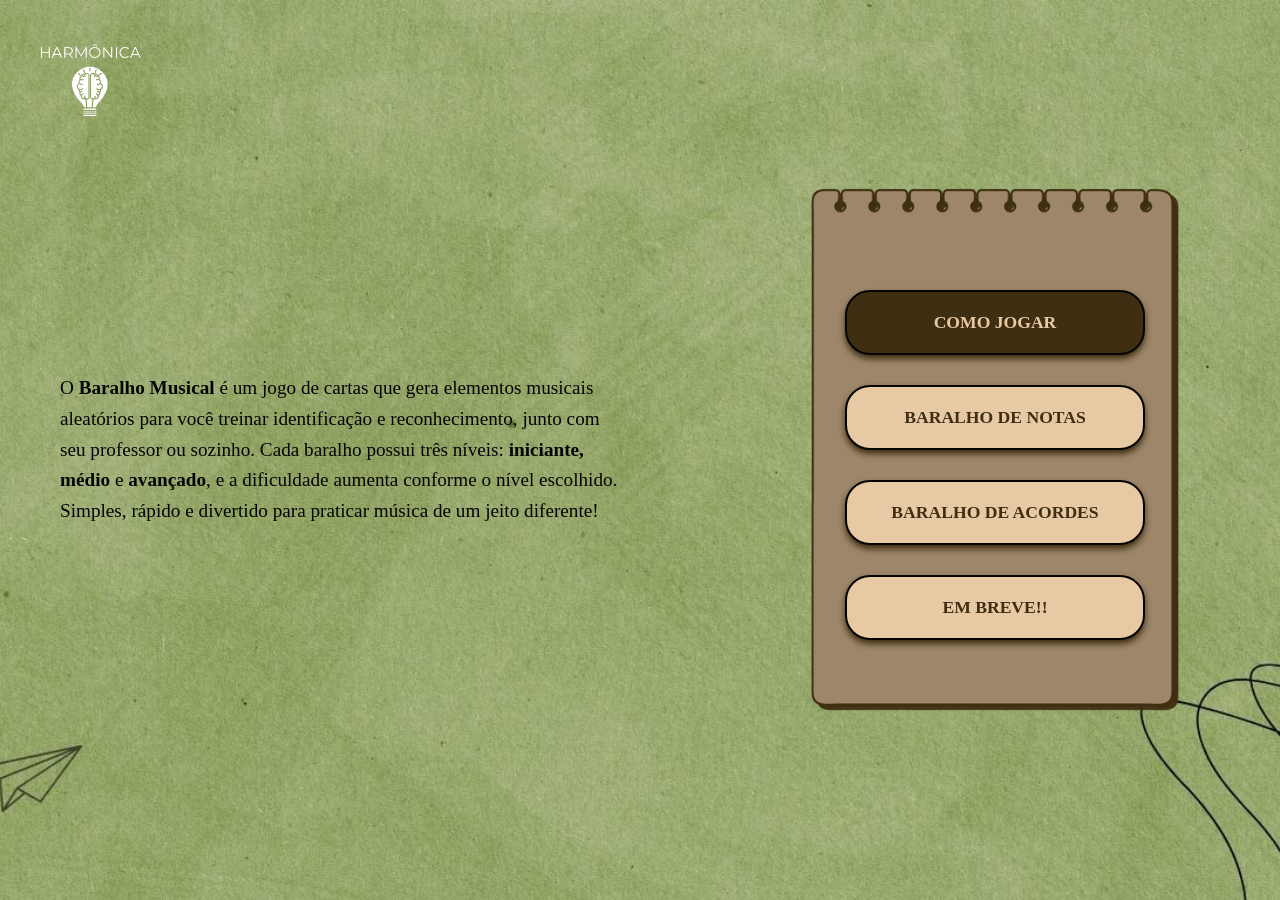
==== baralho.html @ 45d79a4a "fiz uma modificação no site removendo o login, para que possa adicionar novas funcionalidades" ====
<!DOCTYPE html>
<html lang="pt-br">
<head>
    <meta charset="UTF-8">
    <meta name="viewport" content="width=device-width, initial-scale=1.0">
    <link rel="stylesheet" href="./styles/styles.css">
    <link rel="stylesheet" href="./styles/responsive.css" />
    <title>Baralho Musical</title>
</head>
<body>
    <img src="./styles/img/logo.png" alt="Logo Harmonica" class="logo-flutuante">
    
    <div class="main-content-wrapper">
        <main class="caderno-container">
            <div class="button-container">
                    <a id="select">COMO JOGAR</a>
                    <a href="baralhonotas.html">BARALHO DE NOTAS</a>
                    <a href="baralhoharmonico.html">BARALHO DE ACORDES</a>
                    <a href="#">EM BREVE!!</a>
            </div>
        </main>

        <div class="texto-container">
            <p>
                O <strong>Baralho Musical</strong> é um jogo de cartas que gera 
                elementos musicais aleatórios para você treinar identificação
                e reconhecimento, junto com seu professor ou sozinho. 

                Cada baralho possui três níveis:
                <strong>iniciante, médio</strong> e <strong>avançado</strong>, 
                e a dificuldade aumenta conforme o nível escolhido. 
                Simples, rápido e divertido para praticar música de um jeito diferente!
            </p>
        </div>
    </div>
<script src="./scripts/guard.js"></script>
</body>
</html>
---- styles/styles.css ----
/*FONTE*/
@import url('https://fonts.googleapis.com/css2?family=DM+Sans:ital,opsz,wght@0,9..40,100..1000;1,9..40,100..1000&display=swap');


/*RESET CSS*/
* {
    margin: 0;
    padding: 0;
    box-sizing: border-box;
    /* Altere a font-family para 'sans-serif' ou inclua o link para 'DM Sans' */
    font-family: "DM Sans" sans-serif; 
    text-decoration: none;
}

body {
    /* O Body agora será um container de coluna para centralizar o wrapper */
    display: flex;
    flex-direction: column;
    justify-content: center;
    align-items: center;
    min-height: 100vh;
    background: url(./img/HOME.jpg);
    background-size: cover;
    background-position: center;
}

/* Novo container para alinhar o caderno e o texto lado a lado */
.main-content-wrapper {
    display: flex;
    flex-direction: row-reverse;
    justify-content: center; /* Centraliza a seção no body */
    align-items: center;
    gap: 240px; /* Espaço entre o caderno e o texto */
    padding: 20px;
    max-width: 1200px; /* Limita a largura total */
    width: 100%;
}

.logo-flutuante {
    position: absolute;
    top: 10px;
    left: 20px;
    width: 140px; /* Tamanho do logo */
}

.caderno-container {
    /* Define o tamanho do caderno */
    width: 100%;
    max-width: 450px; /* Largura máxima do caderno */
    min-height: 550px; 
    
    /* A IMAGEM DO CADERNO */
    background-image: url('./img/blocodenotas.png');
    background-size: 100% 100%; 
    background-repeat: no-repeat;
    flex-shrink: 0; /* Impede o encolhimento do caderno */

    /* Centraliza os botões dentro do caderno */
    display: flex;
    flex-direction: column;
    justify-content: center;
    align-items: center;

    /* Ajuste o padding para posicionar os botões corretamente dentro da imagem */
    padding: 100px 50px 40px 50px; 
}

.button-container{
    display: flex;
    flex-direction: column;
    justify-content:center;
    align-items: center;
    width: 100%;
}

.button-container a {
    width: 100%;
    max-width: 300px;
    margin-bottom: 30px;

    background-color:#e7caa4 ; 
    color: #3f2e12; 
    border: 2px solid #050505; 
    padding: 20px 25px;
    font-size: 1.1em;
    font-weight: bold;
    cursor: pointer;
    border-radius: 25px;
    box-shadow: 0 4px 6px #3f2e12; 
    transition: all 0.1s;
    text-align: center;
}
#select{
    background-color: #3f2e12;
    color: #e7caa4;
}

#select:hover {
    transform: translateY(0); 
    box-shadow: 0 6px 12px #050505; 
    background-color: #3f2e12;
    color: #e7caa4;
}

.button-container a:not(select):hover {
    transform: translateY(-3px); 
    box-shadow: 0 6px 12px #050505; 
    background-color: #947645;
    color: #3f2e12;
}

.button-container a:active {
    transform: translateY(0); 
    box-shadow: 0 2px 4px #947645; 
}

.texto-container {
    /* Container para o texto */
    width: 100%;
    max-width: 850px; /* Limita a largura do texto para parecer uma coluna */
    color: #050505; /* Cor do texto */
}

.texto-container p {
    font-size: 1.2em;
    line-height: 1.6; /* Melhora a leitura */
    text-align: left;
}
---- styles/responsive.css ----
/* =========================================
    📱 MOBILE — até 768px
    ========================================= */
    @media (max-width: 768px){

    /* Wrapper vira coluna */
    .main-content-wrapper{
        flex-direction: column;
        gap: 40px;
        padding: 20px;
    }

    /* Caderno menor */
    .caderno-container{
        max-width: 320px;
        min-height: 420px;
        padding: 80px 30px 30px 30px;
    }

    /* Botões menores */
    .button-container a{
        padding: 14px 16px;
        font-size: 0.95em;
        margin-bottom: 12px;
    }

    /* Botão sortear */
    .button-random{
        max-width: 260px;
        padding: 14px 16px;
        font-size: 0.95em;
    }

    /* Carta menor */
    .music-card{
        width: 190px;
        height: 250px;
    }

    /* Letra central */
    .music-card .big{
        font-size: 64px;
    }

    /* Cantos */
    .music-card .mini{
        font-size: 16px;
    }

    /* Marca d’água */
    .music-card .watermark{
        font-size: 10px;
    }

    /* Logo menor */
    .logo-flutuante{
        width: 90px;
        top: 8px;
        left: 10px;
    }

    }

    /* =========================================
    📲 TABLET — 769px até 1024px
    ========================================= */
    @media (min-width: 769px) and (max-width: 1024px){

    .main-content-wrapper{
        gap: 80px;
    }

    /* Carta média */
    .music-card{
        width: 220px;
        height: 290px;
    }

    .music-card .big{
        font-size: 78px;
    }

    /* Caderno ajustado */
    .caderno-container{
        max-width: 380px;
        min-height: 500px;
    }

    }

    /* =========================================
    💻 NOTEBOOKS PEQUENOS — até 1366px
    ========================================= */
    @media (max-width: 1366px){

    .main-content-wrapper{
        gap: 140px;
    }

    }

    /* =========================================
    📺 TELAS MUITO GRANDES
    ========================================= */
    @media (min-width: 1800px){

    .music-card{
        transform: scale(1.15);
    }

    .caderno-container{
        transform: scale(1.05);
    }

    }

    .container-conteudo{
        align-items: center;
    }
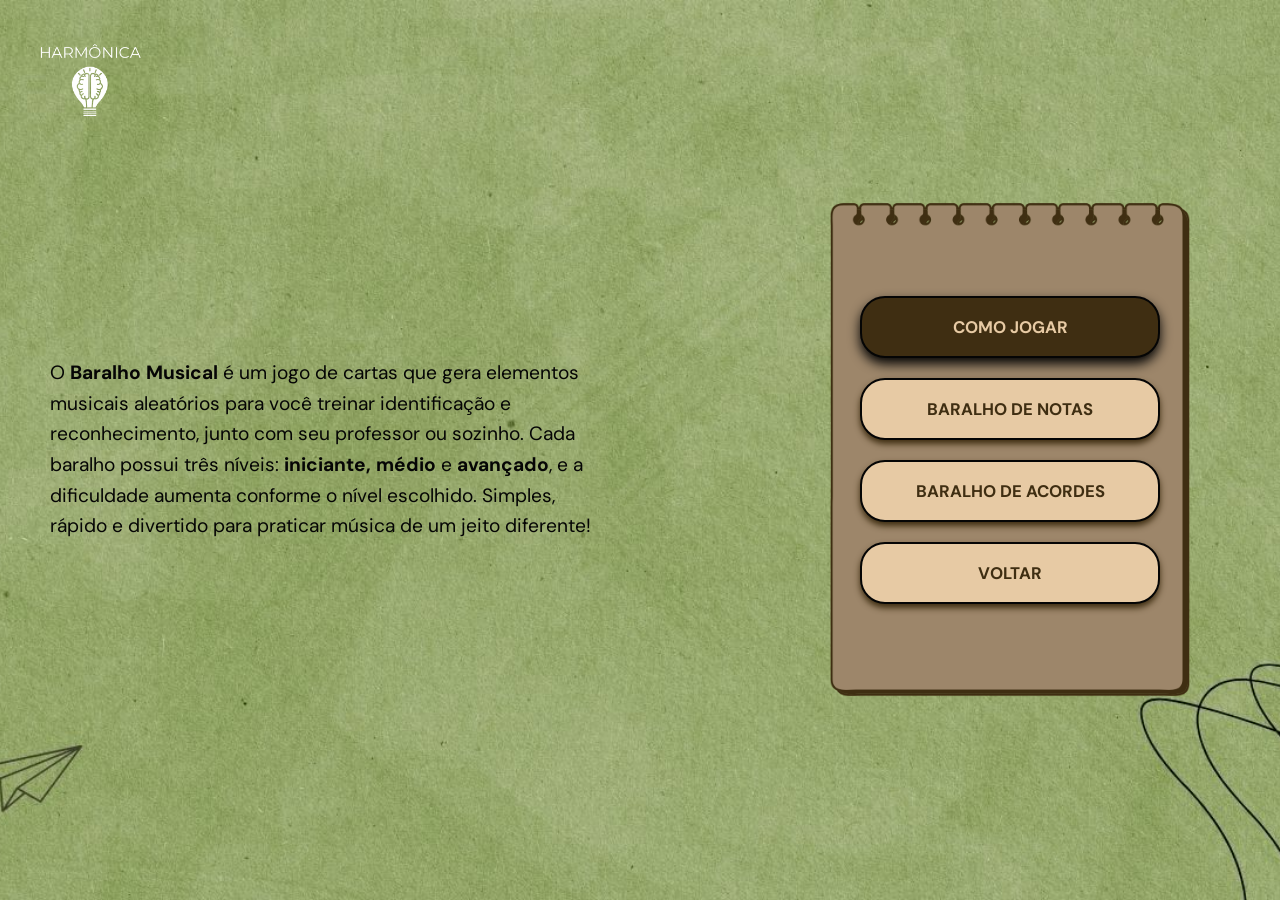
==== commit 6898e519: "fiz algumas modificações no css para ficar mais organizado e melhorar manutenções futuras" ====
--- a/baralho.html
+++ b/baralho.html
@@ -3,8 +3,11 @@
 <head>
     <meta charset="UTF-8">
     <meta name="viewport" content="width=device-width, initial-scale=1.0">
-    <link rel="stylesheet" href="./styles/styles.css">
-    <link rel="stylesheet" href="./styles/responsive.css" />
+    <link rel="stylesheet" href="styles/base/reset.css">
+    <link rel="stylesheet" href="styles/base/typography.css">
+    <link rel="stylesheet" href="styles/base/variables.css">
+    <link rel="stylesheet" href="styles/components/buttons.css">
+    <link rel="stylesheet" href="styles/pages/home.css">
     <title>Baralho Musical</title>
 </head>
 <body>
@@ -13,10 +16,10 @@
     <div class="main-content-wrapper">
         <main class="caderno-container">
             <div class="button-container">
-                    <a id="select">COMO JOGAR</a>
+                    <a id="select" type="button">COMO JOGAR</a>
                     <a href="baralhonotas.html">BARALHO DE NOTAS</a>
                     <a href="baralhoharmonico.html">BARALHO DE ACORDES</a>
-                    <a href="#">EM BREVE!!</a>
+                    <a href="index.html">VOLTAR</a>
             </div>
         </main>
 
--- a/styles/base/typography.css
+++ b/styles/base/typography.css
@@ -0,0 +1,8 @@
+@import url('https://fonts.googleapis.com/css2?family=DM+Sans:ital,opsz,wght@0,9..40,100..1000;1,9..40,100..1000&display=swap');
+
+body,
+button,
+input,
+a {
+    font-family: "DM Sans", sans-serif;
+}
--- a/styles/base/variables.css
+++ b/styles/base/variables.css
@@ -0,0 +1,20 @@
+:root {
+    --color-primary: #3f2e12;
+    --color-secondary: #e7caa4;
+    --color-hover: #947645;
+    --color-dark: #050505;
+    --color-modal: #d1bd8e;
+    --color-error: #7A3E2D;
+
+    --shadow-soft: 0 4px 6px var(--color-primary);
+    --shadow-strong: 0 6px 12px var(--color-dark);
+    --shadow-card: 0 14px 22px rgba(0,0,0,.20);
+    --shadow-modal: 0 20px 40px rgba(0,0,0,.4);
+    --shadow-login: 0 18px 40px rgba(0,0,0,.35);
+
+    --radius-button: 25px;
+    --radius-card: 17px;
+    --radius-inner-card: 12px;
+    --radius-modal: 20px;
+    --radius-login: 22px;
+}
--- a/styles/components/buttons.css
+++ b/styles/components/buttons.css
@@ -0,0 +1,60 @@
+    .button-container {
+    display: flex;
+    flex-direction: column;
+    justify-content: center;
+    align-items: center;
+    width: 100%;
+    gap: 20px;
+    }
+
+    .button-container a,
+    .button-random {
+    width: 100%;
+    max-width: 300px;
+    background-color: var(--color-secondary);
+    color: var(--color-primary);
+    border: 2px solid var(--color-dark);
+    padding: 18px 20px;
+    font-size: 1.05em;
+    font-weight: bold;
+    cursor: pointer;
+    border-radius: var(--radius-button);
+    box-shadow: var(--shadow-soft);
+    transition: all 0.15s ease;
+    text-align: center;
+    display: flex;
+    justify-content: center;
+    align-items: center;
+    }
+
+    #select,
+    .level-btn.active {
+    background-color: var(--color-primary);
+    color: var(--color-secondary);
+    box-shadow: var(--shadow-strong);
+    }
+
+    #select:hover,
+    .button-random:hover {
+    background-color: var(--color-primary);
+    color: var(--color-secondary);
+    box-shadow: var(--shadow-strong);
+    }
+
+    .button-container a:not(#select):hover {
+    transform: translateY(-3px);
+    box-shadow: var(--shadow-strong);
+    background-color: var(--color-hover);
+    color: var(--color-primary);
+    }
+
+    .button-container a:active,
+    .button-random:active {
+    transform: translateY(0);
+    }
+
+    .game-help {
+    font-size: 15px;
+    color: var(--color-primary);
+    text-decoration: underline;
+    }
--- a/styles/pages/home.css
+++ b/styles/pages/home.css
@@ -0,0 +1,79 @@
+    body {
+    display: flex;
+    flex-direction: column;
+    justify-content: center;
+    align-items: center;
+    min-height: 100vh;
+    background: url("../img/HOME.jpg");
+    background-size: cover;
+    background-position: center;
+    position: relative;
+    overflow-x: hidden;
+    }
+
+    .main-content-wrapper {
+    display: flex;
+    flex-direction: row-reverse;
+    justify-content: center;
+    align-items: center;
+    gap: 180px;
+    padding: 20px;
+    max-width: 1400px;
+    width: 100%;
+    }
+
+    .logo-flutuante {
+    position: absolute;
+    top: 10px;
+    left: 20px;
+    width: 140px;
+    }
+
+    .caderno-container {
+    width: 100%;
+    max-width: 440px;
+    min-height: 520px;
+    background-image: url("../img/blocodenotas.png");
+    background-size: 100% 100%;
+    background-repeat: no-repeat;
+    flex-shrink: 0;
+    display: flex;
+    flex-direction: column;
+    justify-content: center;
+    align-items: center;
+    padding: 60px 40px 60px 40px;
+    }
+
+    .texto-container {
+    width: 100%;
+    max-width: 560px;
+    color: var(--color-dark);
+    }
+
+    .texto-container p {
+    font-size: 1.2em;
+    line-height: 1.6;
+    text-align: left;
+    }
+
+    @media (max-width: 1100px) {
+    .main-content-wrapper {
+        flex-direction: column-reverse;
+        gap: 40px;
+        padding: 40px 20px;
+    }
+
+    .texto-container {
+        max-width: 700px;
+        text-align: center;
+    }
+
+    .texto-container p {
+        text-align: center;
+    }
+
+    .caderno-container {
+        max-width: 420px;
+        min-height: 580px;
+    }
+    }
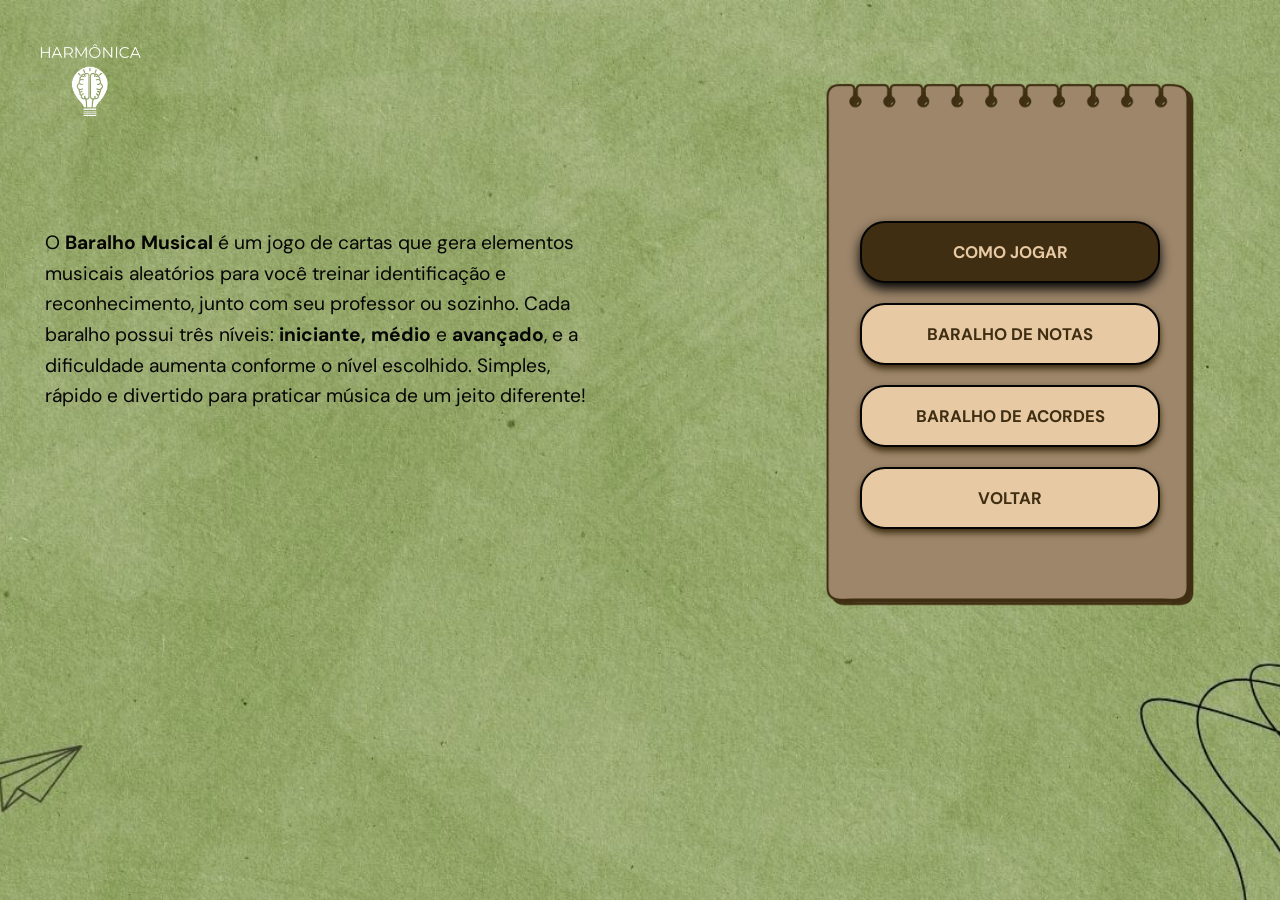
==== commit 22f5c748: "modificações no layout da pagina principal" ====
--- a/baralho.html
+++ b/baralho.html
@@ -36,6 +36,5 @@
             </p>
         </div>
     </div>
-<script src="./scripts/guard.js"></script>
 </body>
 </html>
--- a/styles/base/typography.css
+++ b/styles/base/typography.css
@@ -5,4 +5,5 @@
 input,
 a {
     font-family: "DM Sans", sans-serif;
-}+}
+
--- a/styles/components/buttons.css
+++ b/styles/components/buttons.css
@@ -25,6 +25,10 @@
     display: flex;
     justify-content: center;
     align-items: center;
+    }
+
+    .button-random i {
+    font-size: 1.3em;
     }
 
     #select,
--- a/styles/pages/home.css
+++ b/styles/pages/home.css
@@ -1,7 +1,7 @@
     body {
     display: flex;
     flex-direction: column;
-    justify-content: center;
+    justify-content: flex-start;
     align-items: center;
     min-height: 100vh;
     background: url("../img/HOME.jpg");
@@ -11,17 +11,6 @@
     overflow-x: hidden;
     }
 
-    .main-content-wrapper {
-    display: flex;
-    flex-direction: row-reverse;
-    justify-content: center;
-    align-items: center;
-    gap: 180px;
-    padding: 20px;
-    max-width: 1400px;
-    width: 100%;
-    }
-
     .logo-flutuante {
     position: absolute;
     top: 10px;
@@ -29,11 +18,139 @@
     width: 140px;
     }
 
+    /* NAV */
+
+    .nav-container {
+    background-color: var(--color-primary);
+    border: 2px solid rgba(0, 0, 0, 0.055);
+    border-radius: 16px;
+    box-shadow: 0 10px 18px rgba(0, 0, 0, 0.466);
+    position: fixed;
+    top: 40px;
+    right: 100px;
+    z-index: 1000;
+    padding: 5px;
+    display: flex;
+    align-items: center;
+    gap: 6px;
+    }
+
+    .nav-container a {
+    padding: 10px 14px;
+    font-size: 1.2em;
+    text-decoration: none;
+    color: var(--color-secondary);
+    border-radius: 10px;
+    transition: background-color 0.2s ease, transform 0.2s ease;
+    }
+
+    .nav-container a:hover {
+    background-color: rgba(255, 255, 255, 0.08);
+    transform: translateY(-1px);
+    }
+
+    /* ÁREA PRINCIPAL DA HOME */
+
+    .home-wrapper {
+    width: 100%;
+    max-width: 1400px;
+    padding: 150px 40px 60px;
+    }
+
+    .container-conteudo {
+    width: 100%;
+    }
+
+    .hero-home {
+    margin-bottom: 60px;
+    }
+
+    .conteudo-inicial {
+    width: 100%;
+    max-width: 760px;
+    }
+
+    .conteudo-inicial h1 {
+    font-size: 2.8em;
+    margin-bottom: 20px;
+    padding: 0;
+    }
+
+    .subtitulo-home {
+    font-size: 1.2rem;
+    max-width: 700px;
+    margin: 18px 0 28px;
+    color: rgba(0, 0, 0, 0.75);
+    line-height: 1.6;
+    }
+
+    .conteudo-inicial p {
+    font-size: 1.2em;
+    line-height: 1.4;
+    padding: 5px 0;
+    text-align: left;
+    }
+
+    /* SEÇÃO INFERIOR */
+
+    .painel-inferior {
+    display: flex;
+    gap: 28px;
+    align-items: stretch;
+    width: 100%;
+    margin-top: 30px;
+    }
+
+    .card-home {
+    background-color: var(--color-secondary);
+    color: var(--color-primary);
+    box-shadow: 0 10px 18px rgba(0, 0, 0, 0.466);
+    padding: 24px;
+    border: none;
+    border-radius: 16px;
+    flex: 1;
+    min-height: 220px;
+    }
+
+    .card-home h2 {
+    font-size: 1.6em;
+    margin-bottom: 16px;
+    }
+
+    .card-home p {
+    font-size: 1.05em;
+    line-height: 1.6;
+    margin: 0;
+    }
+
+    .card-link {
+    display: inline-block;
+    margin-top: 18px;
+    color: var(--color-primary);
+    font-weight: 700;
+    text-decoration: underline;
+    }
+
+    /* ===== CLASSES ANTIGAS MANTIDAS ===== */
+    /* Mantive para não quebrar outras partes que você já possa estar usando */
+
+    .main-content-wrapper {
+    display: flex;
+    flex-direction: row-reverse;
+    justify-content: center;
+    align-items: center;
+    gap: 180px;
+    padding: 20px;
+    max-width: 1400px;
+    width: 100%;
+    }
+
     .caderno-container {
     width: 100%;
-    max-width: 440px;
-    min-height: 520px;
-    background-image: url("../img/blocodenotas.png");
+    max-width: 450px;
+    min-height: 550px;
+    margin-top: 50px;
+    background-image: url('../img/blocodenotas.png');
     background-size: 100% 100%;
     background-repeat: no-repeat;
     flex-shrink: 0;
@@ -41,7 +158,7 @@
     flex-direction: column;
     justify-content: center;
     align-items: center;
-    padding: 60px 40px 60px 40px;
+    padding: 100px 50px 40px 50px;
     }
 
     .texto-container {
@@ -56,7 +173,33 @@
     text-align: left;
     }
 
+    /* RESPONSIVIDADE */
+
     @media (max-width: 1100px) {
+    .nav-container {
+        right: 30px;
+        top: 25px;
+        padding: 8px 12px;
+        gap: 2px;
+    }
+
+    .nav-container a {
+        font-size: 1em;
+        padding: 12px 14px;
+    }
+
+    .home-wrapper {
+        padding: 140px 24px 40px;
+    }
+
+    .conteudo-inicial h1 {
+        font-size: 2.3em;
+    }
+
+    .painel-inferior {
+        flex-direction: column;
+    }
+
     .main-content-wrapper {
         flex-direction: column-reverse;
         gap: 40px;
@@ -76,4 +219,36 @@
         max-width: 420px;
         min-height: 580px;
     }
+    }
+
+    @media (max-width: 700px) {
+    .logo-flutuante {
+        width: 110px;
+        left: 12px;
+        top: 12px;
+    }
+
+    .nav-container {
+        position: static;
+        margin-top: 90px;
+        width: calc(100% - 24px);
+        justify-content: center;
+        flex-wrap: wrap;
+    }
+
+    .home-wrapper {
+        padding: 30px 18px 30px;
+    }
+
+    .conteudo-inicial h1 {
+        font-size: 2em;
+    }
+
+    .subtitulo-home {
+        font-size: 1.05rem;
+    }
+
+    .card-home {
+        min-height: auto;
+    }
     }
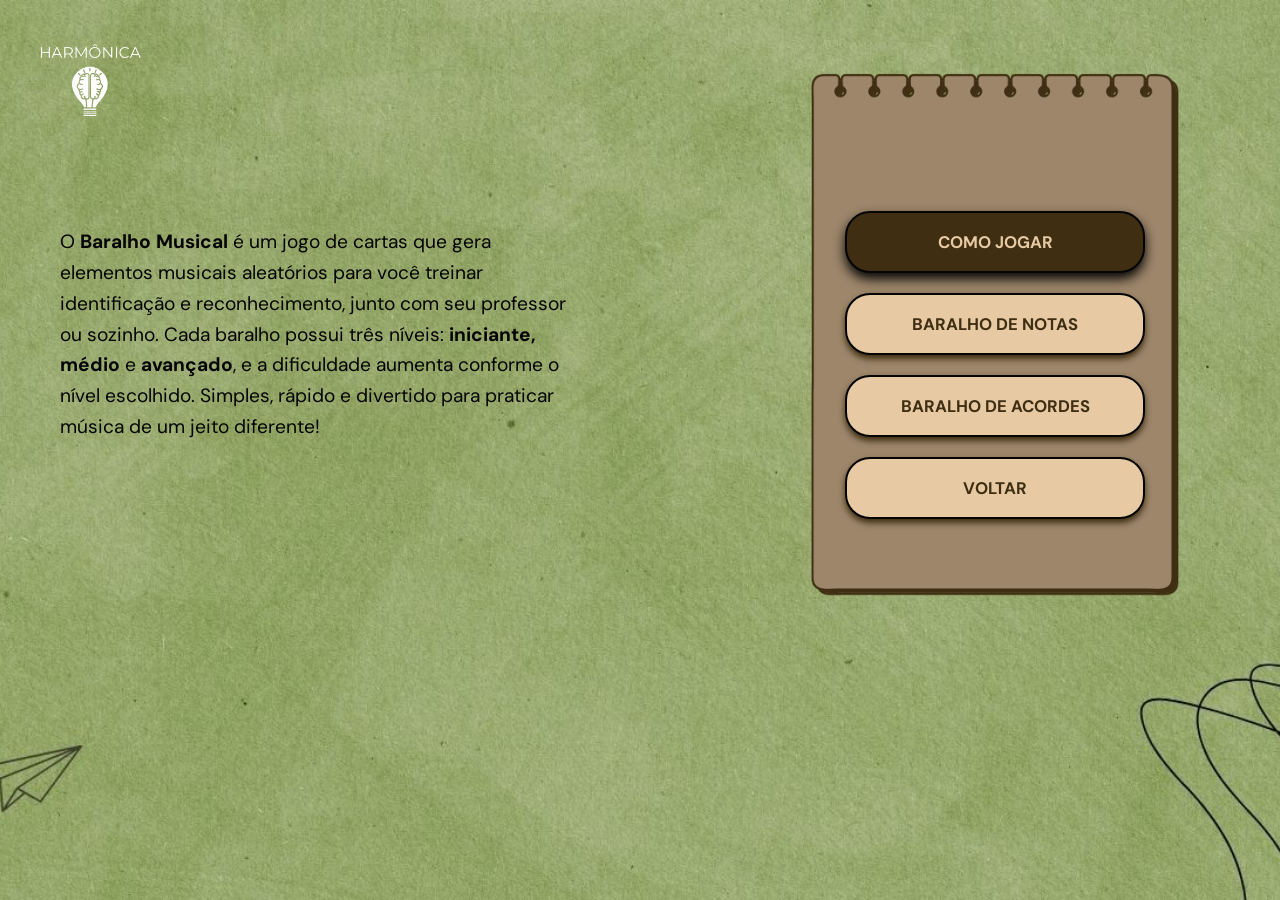
==== commit 6d3689cd: "Criei uma nova pasta e um novo arquivo css, chamado app-shell, nele coloquei todos os estilos css em" ====
--- a/baralho.html
+++ b/baralho.html
@@ -1,40 +1,47 @@
 <!DOCTYPE html>
-<html lang="pt-br">
-<head>
+<html lang="pt-BR">
+
+    <head>
     <meta charset="UTF-8">
     <meta name="viewport" content="width=device-width, initial-scale=1.0">
+
     <link rel="stylesheet" href="styles/base/reset.css">
     <link rel="stylesheet" href="styles/base/typography.css">
     <link rel="stylesheet" href="styles/base/variables.css">
+    <link rel="stylesheet" href="styles/layout/app-shell.css">
     <link rel="stylesheet" href="styles/components/buttons.css">
-    <link rel="stylesheet" href="styles/pages/home.css">
+    <link rel="stylesheet" href="styles/pages/baralho.css">
+
     <title>Baralho Musical</title>
-</head>
-<body>
+    </head>
+
+    <body>
     <img src="./styles/img/logo.png" alt="Logo Harmonica" class="logo-flutuante">
-    
-    <div class="main-content-wrapper">
+
+    <div class="main-content-wrapper main-content-wrapper--baralho">
         <main class="caderno-container">
-            <div class="button-container">
-                    <a id="select" type="button">COMO JOGAR</a>
-                    <a href="baralhonotas.html">BARALHO DE NOTAS</a>
-                    <a href="baralhoharmonico.html">BARALHO DE ACORDES</a>
-                    <a href="index.html">VOLTAR</a>
-            </div>
+        <div class="button-container">
+            <a id="select" type="button">COMO JOGAR</a>
+            <a href="baralhonotas.html">BARALHO DE NOTAS</a>
+            <a href="baralhoharmonico.html">BARALHO DE ACORDES</a>
+            <a href="index.html">VOLTAR</a>
+        </div>
         </main>
 
-        <div class="texto-container">
-            <p>
-                O <strong>Baralho Musical</strong> é um jogo de cartas que gera 
-                elementos musicais aleatórios para você treinar identificação
-                e reconhecimento, junto com seu professor ou sozinho. 
-
-                Cada baralho possui três níveis:
-                <strong>iniciante, médio</strong> e <strong>avançado</strong>, 
-                e a dificuldade aumenta conforme o nível escolhido. 
-                Simples, rápido e divertido para praticar música de um jeito diferente!
-            </p>
+        <div class="texto-container texto-container--baralho">
+        <p>
+            O <strong>Baralho Musical</strong> é um jogo de cartas que gera
+            elementos musicais aleatórios para você treinar identificação
+            e reconhecimento, junto com seu professor ou sozinho.
+            Cada baralho possui três níveis:
+            <strong>iniciante, médio</strong> e <strong>avançado</strong>,
+            e a dificuldade aumenta conforme o nível escolhido.
+            Simples, rápido e divertido para praticar música de um jeito diferente!
+        </p>
         </div>
     </div>
-</body>
+
+    <script src="./scripts/guard.js"></script>
+    </body>
+
 </html>
--- a/styles/layout/app-shell.css
+++ b/styles/layout/app-shell.css
@@ -0,0 +1,114 @@
+body {
+min-height: 100vh;
+background: url("../img/HOME.jpg");
+background-size: cover;
+background-position: center;
+position: relative;
+overflow-x: hidden;
+}
+
+.logo-flutuante {
+position: absolute;
+top: 10px;
+left: 20px;
+width: 140px;
+}
+
+.main-content-wrapper {
+display: flex;
+flex-direction: row-reverse;
+justify-content: center;
+align-items: center;
+width: 100%;
+}
+
+/* Variações de layout */
+.main-content-wrapper--home {
+max-width: 1400px;
+gap: 180px;
+padding: 20px;
+}
+
+.main-content-wrapper--baralho {
+max-width: 1600px;
+gap: 200px;
+padding: 60px;
+}
+
+.caderno-container {
+width: 100%;
+max-width: 450px;
+min-height: 550px;
+background-image: url("../img/blocodenotas.png");
+background-size: 100% 100%;
+background-repeat: no-repeat;
+flex-shrink: 0;
+display: flex;
+flex-direction: column;
+justify-content: center;
+align-items: center;
+padding: 100px 50px 40px 50px;
+}
+
+.caderno-container--home {
+margin-top: 50px;
+}
+
+.texto-container {
+width: 100%;
+color: var(--color-dark);
+}
+
+.texto-container--home {
+max-width: 560px;
+}
+
+.texto-container--baralho {
+max-width: 1200px;
+}
+
+.texto-container p {
+font-size: 1.2em;
+line-height: 1.6;
+text-align: left;
+}
+
+.container-conteudo--baralho {
+display: flex;
+flex-direction: column;
+justify-content: center;
+}
+
+@media (max-width: 1100px) {
+.main-content-wrapper,
+.main-content-wrapper--home,
+.main-content-wrapper--baralho {
+flex-direction: column-reverse;
+gap: 40px;
+padding: 40px 20px;
+}
+
+.texto-container,
+.texto-container--home,
+.texto-container--baralho {
+max-width: 700px;
+text-align: center;
+}
+
+.texto-container p {
+text-align: center;
+}
+
+.caderno-container {
+max-width: 420px;
+min-height: 580px;
+}
+}
+
+@media (max-width: 700px) {
+.logo-flutuante {
+width: 110px;
+left: 12px;
+top: 12px;
+}
+}
--- a/styles/pages/baralho.css
+++ b/styles/pages/baralho.css
@@ -0,0 +1,14 @@
+.container-cards {
+display: flex;
+flex-direction: row;
+justify-content: center;
+align-items: center;
+padding: 20px 0 0 0;
+}
+
+.info-niveis {
+margin-top: 12px;
+font-size: 14px;
+color: var(--color-primary);
+text-decoration: underline;
+}
